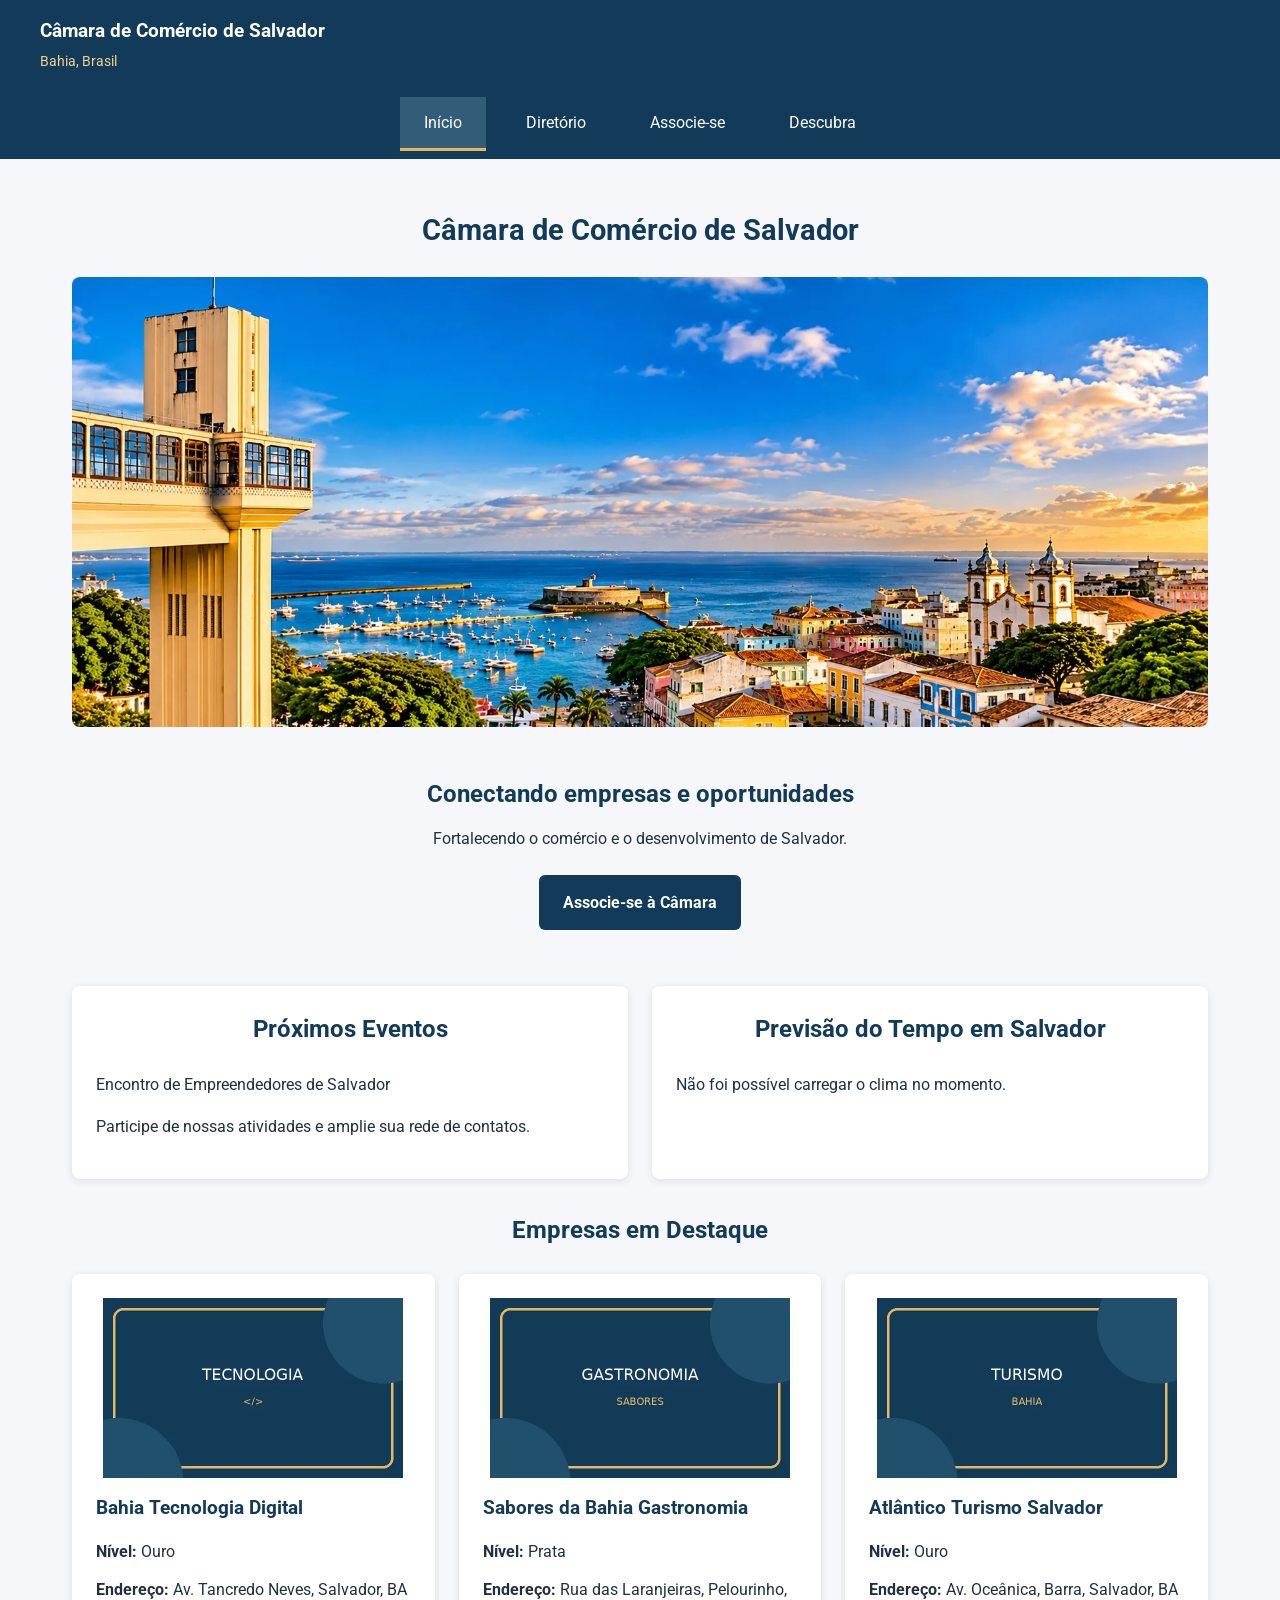
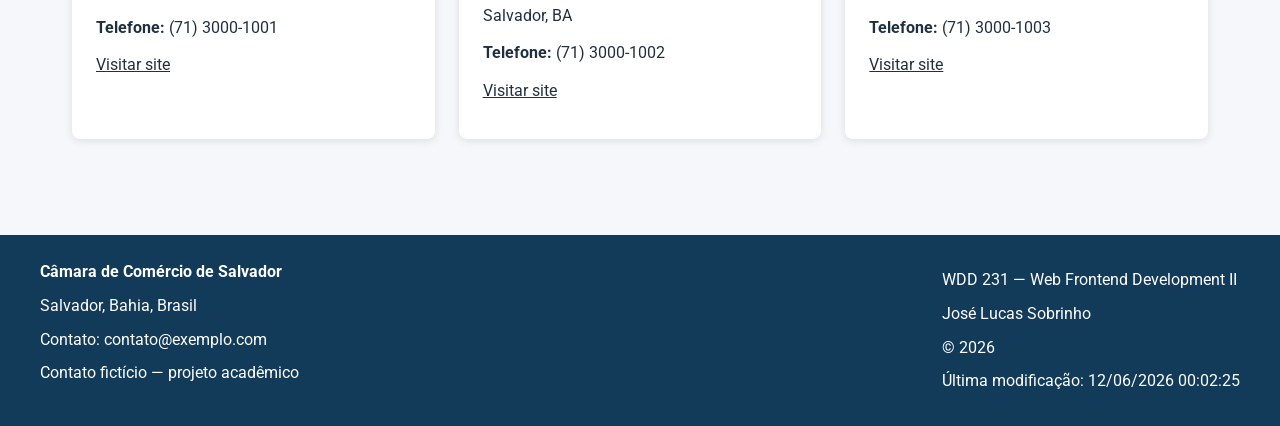
==== camara/index.html @ d22b5e83 "Complete WDD 231 S03 chamber homepage" ====
<!DOCTYPE html>
<html lang="pt-BR">

<head>
    <meta charset="UTF-8">
    <meta name="viewport" content="width=device-width, initial-scale=1.0">

    <meta name="description"
        content="Página inicial da Câmara de Comércio de Salvador, Bahia. Conheça nossos eventos, associados e oportunidades de negócios.">
    <meta name="author" content="José Lucas Sobrinho">

    <title>Início | Câmara de Comércio de Salvador</title>
    <!-- Metadados Open Graph -->

    <meta property="og:type" content="website">
    <meta property="og:title" content="Início | Câmara de Comércio de Salvador">
    <meta property="og:description"
        content="Conheça a Câmara de Comércio de Salvador, seus eventos, empresas associadas e oportunidades para novos membros.">
    <meta property="og:image" content="https://jolucssob.github.io/wdd231/camara/imagens/salvador-social.webp">
    <meta property="og:url" content="https://jolucssob.github.io/wdd231/camara/">

    <!-- Ícone -->
    <link rel="icon" href="imagens/favicon.ico">

    <!-- Google Fonts - Roboto -->
    <link rel="preconnect" href="https://fonts.googleapis.com">

    <link rel="preconnect" href="https://fonts.gstatic.com" crossorigin>

    <link href="https://fonts.googleapis.com/css2?family=Roboto:wght@400;500;700&display=swap" rel="stylesheet">


    <!-- CSS -->
    <link rel="stylesheet" href="estilos/normalizar.css">
    <link rel="stylesheet" href="estilos/telas-pequenas.css">
    <link rel="stylesheet" href="estilos/telas-grandes.css">
    <link rel="stylesheet" href="estilos/inicio.css">
    <!-- JavaScript -->
    <!-- JavaScript -->
    <script src="scripts/navegacao.js" defer></script>
    <script src="scripts/datas.js" defer></script>
    <script src="scripts/destaques.js" defer></script>
    <script src="scripts/clima.js" defer></script>
</head>

<body>
    <header>
        <div class="header-content">
            <div class="site-brand">
                <span class="site-name">
                    Câmara de Comércio de Salvador
                </span>
                <span class="site-location">
                    Bahia, Brasil
                </span>
            </div>

            <button id="menu-button" type="button" aria-label="Abrir menu" aria-expanded="false"
                aria-controls="primary-nav">
                ☰
            </button>
        </div>
    </header>


    <nav id="primary-nav" aria-label="Navegação principal">
        <a href="index.html" class="active" aria-current="page">Início</a>
        <a href="diretorio.html">Diretório</a>
        <a href="join.html">Associe-se</a>
        <a href="discover.html">Descubra</a>
    </nav>



    <main>
        <h1>Câmara de Comércio de Salvador</h1>

        <!-- Imagem principal -->
        <section class="hero">
            <img src="imagens/salvador-hero.webp" alt="Vista panorâmica de Salvador, Bahia" width="1200" height="600">
            <div class="hero-content">
                <h2>Conectando empresas e oportunidades</h2>
                <p>Fortalecendo o comércio e o desenvolvimento de Salvador.</p>
                <a href="join.html" class="cta-button">
                    Associe-se à Câmara
                </a>
            </div>
        </section>

        <div class="home-sections">
            <!-- Eventos -->
            <section class="events">
                <h2>Próximos Eventos</h2>
                <p>Encontro de Empreendedores de Salvador</p>
                <p>Participe de nossas atividades e amplie sua rede de contatos.</p>
            </section>

            <!-- Meteorologia -->
            <section class="weather">
                <h2>Previsão do Tempo em Salvador</h2>
                <div id="current-weather">
                    <p>Carregando informações meteorológicas...</p>
                </div>
                <div id="forecast"></div>
            </section>
        </div>

        <!-- Empresas em destaque -->
        <section class="spotlights">
            <h2>Empresas em Destaque</h2>
            <div id="spotlight-cards">
                <p>Carregando empresas em destaque...</p>
            </div>
        </section>
    </main>


    <footer>
        <div class="footer-content">
            <div>
                <strong>Câmara de Comércio de Salvador</strong>
                <p>Salvador, Bahia, Brasil</p>
                <p>Contato: contato@exemplo.com</p>
                <p>Contato fictício — projeto acadêmico</p>
            </div>

            <div>
                <p>WDD 231 — Web Frontend Development II</p>
                <p>José Lucas Sobrinho</p>
                <p>&copy; <span id="currentyear"></span></p>
                <p id="ultimaModificacao"></p>
            </div>
        </div>
    </footer>
</body>

</html>
---- camara/estilos/normalizar.css ----
/* WDD 231 - Câmara de Comércio de Salvador
   Normalização básica do CSS
   Autor: José Lucas Sobrinho
*/

*,
*::before,
*::after {
    box-sizing: border-box;
}

html {
    -webkit-text-size-adjust: 100%;
}


h1,
h2,
h3,
h4,
p,
ul,
ol {
    margin-top: 0;
}

img,
picture,
video {
    max-width: 100%;
    height: auto;
}

img {
    display: block;
}

button,
input,
select,
textarea {
    font: inherit;
}

button {
    cursor: pointer;
}

a {
    color: inherit;
}

:focus-visible {
    outline: 3px solid #b7791f;
    outline-offset: 3px;
}
---- camara/estilos/telas-pequenas.css ----
/* WDD 231 - Câmara de Comércio de Salvador
   Estilos para telas pequenas - Mobile First
   Autor: José Lucas Sobrinho
*/

:root {
    --primary-color: #123b59;
    --secondary-color: #e8b75d;
    --background-color: #f5f7fa;
    --text-color: #203040;
    --white-color: #ffffff;
    --border-color: #cbd5e1;
}


body {
    margin: 0;
    font-family: "Roboto", Arial, Helvetica, sans-serif;
    background-color: var(--background-color);
    color: var(--text-color);
    line-height: 1.6;
}

/* CABEÇALHO */

header {
    background-color: var(--primary-color);
    color: var(--white-color);
    padding: 1rem;
}

header h1 {
    font-size: 1.4rem;
    text-align: center;
    margin: 0;
}

/* NAVEGAÇÃO */

nav {
    background-color: var(--primary-color);
}

nav a {
    display: block;
    padding: 0.9rem;
    color: var(--white-color);
    text-align: center;
    text-decoration: none;
}

nav a:hover,
nav a:focus-visible {
    background-color: #315d79;
}

nav a.active {
    background-color: #315d79;
    border-bottom: 3px solid var(--secondary-color);
}

/* CONTEÚDO PRINCIPAL */

main {
    width: 100%;
    max-width: 1200px;
    margin: 0 auto;
    padding: 1rem;
    min-height: 60vh;
}

main h2 {
    color: var(--primary-color);
    text-align: center;
    margin: 1.5rem 0;
}

/* BOTÕES DE VISUALIZAÇÃO */

.view-buttons {
    display: flex;
    justify-content: center;
    gap: 1rem;
    margin-bottom: 1.5rem;
}

.view-buttons button {
    padding: 0.7rem 1.2rem;
    background-color: var(--primary-color);
    color: var(--white-color);
    border: 2px solid var(--primary-color);
    border-radius: 5px;
}

.view-buttons button:hover,
.view-buttons button:focus-visible {
    background-color: #315d79;
}

.view-buttons button.active {
    background-color: var(--secondary-color);
    color: #172b3a;
    border-color: #8a5b12;
}

/* DIRETÓRIO DE EMPRESAS */

#members {
    display: grid;
    grid-template-columns: minmax(0, 1fr);
    gap: 1rem;
}

.member-card {
    min-width: 0;
    background-color: var(--white-color);
    border: 1px solid var(--border-color);
    border-radius: 8px;
    padding: 1rem;
    box-shadow: 0 2px 6px rgb(0 0 0 / 8%);
    overflow-wrap: anywhere;
}

.member-card h3 {
    color: var(--primary-color);
    margin-bottom: 0.5rem;
}

.member-card img {
    width: 100%;
    max-width: 250px;
    height: 150px;
    object-fit: cover;
    border-radius: 6px;
    margin: 0 auto 1rem;
}

.member-card p {
    margin: 0.5rem 0;
}

.member-card a {
    color: #164e78;
    text-decoration: underline;
}

/* VISUALIZAÇÃO EM LISTA */

#members.list {
    display: flex;
    flex-direction: column;
}

#members.list .member-card img {
    display: none;
}

/* RODAPÉ */

footer {
    background-color: var(--primary-color);
    color: var(--white-color);
    text-align: center;
    padding: 1.5rem 1rem;
    margin-top: 2rem;
}

footer p {
    margin: 0.5rem 0;
}

footer a {
    color: var(--white-color);
}

/* IDENTIFICAÇÃO DO SITE */

.site-brand {
    display: flex;
    flex-direction: column;
    gap: 0.2rem;
}

.site-name {
    font-size: 1.2rem;
    font-weight: bold;
}

.site-location {
    font-size: 0.9rem;
    color: #f2cf8e;
}

.header-content {
    display: flex;
    align-items: center;
    justify-content: space-between;
    gap: 1rem;
}

/* MENU PARA CELULARES */

#menu-button {
    background: transparent;
    color: white;
    border: 1px solid white;
    border-radius: 5px;
    padding: 0.4rem 0.7rem;
    font-size: 1.5rem;
}

#primary-nav {
    display: none;
}

#primary-nav.open {
    display: block;
}

/* TÍTULO E APRESENTAÇÃO */

main h1 {
    color: var(--primary-color);
    text-align: center;
    font-size: 1.8rem;
    margin: 1rem 0;
}

.introduction {
    text-align: center;
    margin-bottom: 1.5rem;
}

/* VISUALIZAÇÃO EM GRADE */

#members.grid {
    display: grid;
}

/* ORGANIZAÇÃO DO RODAPÉ */

.footer-content {
    display: flex;
    flex-direction: column;
    gap: 1rem;
}
---- camara/estilos/telas-grandes.css ----
/* WDD 231 - Câmara de Comércio de Salvador
   Estilos para telas grandes
   Autor: José Lucas Sobrinho
*/

@media screen and (min-width: 768px) {

    /* CABEÇALHO */

    .header-content {
        max-width: 1200px;
        margin: 0 auto;
        display: flex;
        align-items: center;
        justify-content: space-between;
    }

    header h1 {
        font-size: 1.8rem;
    }

    /* NAVEGAÇÃO */

    #menu-button {
        display: none;
    }

    nav {
        display: flex;
        justify-content: center;
        gap: 1rem;
        padding: 0.5rem;
    }

    nav a {
        padding: 0.8rem 1.5rem;
    }

    /* CONTEÚDO PRINCIPAL */

    main {
        padding: 2rem;
    }

    main h1 {
        text-align: center;
        color: var(--primary-color);
    }

    .introduction {
        text-align: center;
        max-width: 750px;
        margin: 0 auto 2rem;
    }

    /* DIRETÓRIO EM GRADE */

    #members.grid {
        grid-template-columns: repeat(3, minmax(0, 1fr));
    }

    .member-card {
        transition: transform 0.2s ease;
    }

    .member-card:hover {
        transform: translateY(-3px);
    }

    /* DIRETÓRIO EM LISTA */

    #members.list .member-card {
        display: grid;
        grid-template-columns: 2fr 2fr 1fr;
        align-items: center;
        gap: 1rem;
    }

    /* RODAPÉ */

    .footer-content {
        max-width: 1200px;
        margin: 0 auto;
        display: flex;
        justify-content: space-between;
        gap: 2rem;
        text-align: left;
    }

    /* Manter a navegação visível no desktop */

    #primary-nav,
    #primary-nav.open {
        display: flex;
    }

    /* Rodapé horizontal */

    .footer-content {
        flex-direction: row;
    }

}
---- camara/estilos/inicio.css ----
/* Página inicial — Câmara de Comércio de Salvador */

.hero {
    position: relative;
    margin: 1.5rem 0;
}

.hero img {
    display: block;
    width: 100%;
    height: auto;
    max-height: 450px;
    object-fit: cover;
    border-radius: 8px;
}

.hero-content {
    padding: 1.5rem;
    text-align: center;
}

.hero-content h2 {
    margin-bottom: 0.75rem;
}

.hero-content p {
    margin-bottom: 1.5rem;
}

.cta-button {
    display: inline-block;
    padding: 0.9rem 1.5rem;
    background-color: #123b59;
    color: #ffffff;
    font-weight: 700;
    text-decoration: none;
    border-radius: 6px;
}

.cta-button:hover,
.cta-button:focus-visible {
    background-color: #285a78;
    color: #ffffff;
}

/* Seções de eventos e meteorologia */

.home-sections {
    display: grid;
    grid-template-columns: 1fr;
    gap: 1.5rem;
    margin: 2rem 0;
}

.events,
.weather {
    background-color: #ffffff;
    padding: 1.5rem;
    border-radius: 8px;
    box-shadow: 0 2px 8px rgb(0 0 0 / 10%);
}

.events h2,
.weather h2 {
    margin-top: 0;
    color: #123b59;
    text-align: center;
}

/* Empresas em destaque */

.spotlights {
    margin: 2rem 0;
}

.spotlights h2 {
    text-align: center;
    color: #123b59;
}

/* Telas maiores */

@media screen and (min-width: 768px) {
    .home-sections {
        grid-template-columns: 1fr 1fr;
    }

    /* Empresas em destaque */

    #spotlight-cards {
        display: grid;
        grid-template-columns: 1fr;
        gap: 1.5rem;
        margin-top: 1.5rem;
    }

    .spotlight-card {
        background-color: #ffffff;
        padding: 1.5rem;
        border-radius: 8px;
        box-shadow: 0 2px 8px rgb(0 0 0 / 10%);
        overflow-wrap: anywhere;
    }

    .spotlight-card img {
        display: block;
        width: 100%;
        height: 180px;
        object-fit: contain;
        margin-bottom: 1rem;
    }

    .spotlight-card h3 {
        color: #123b59;
        margin-bottom: 1rem;
    }

    .spotlight-card p {
        margin-bottom: 0.75rem;
    }

    /* Tablets */

    @media screen and (min-width: 600px) {
        #spotlight-cards {
            grid-template-columns: repeat(2, minmax(0, 1fr));
        }
    }

    /* Computadores */

    @media screen and (min-width: 1000px) {
        #spotlight-cards {
            grid-template-columns: repeat(3, minmax(0, 1fr));
        }
    }
}
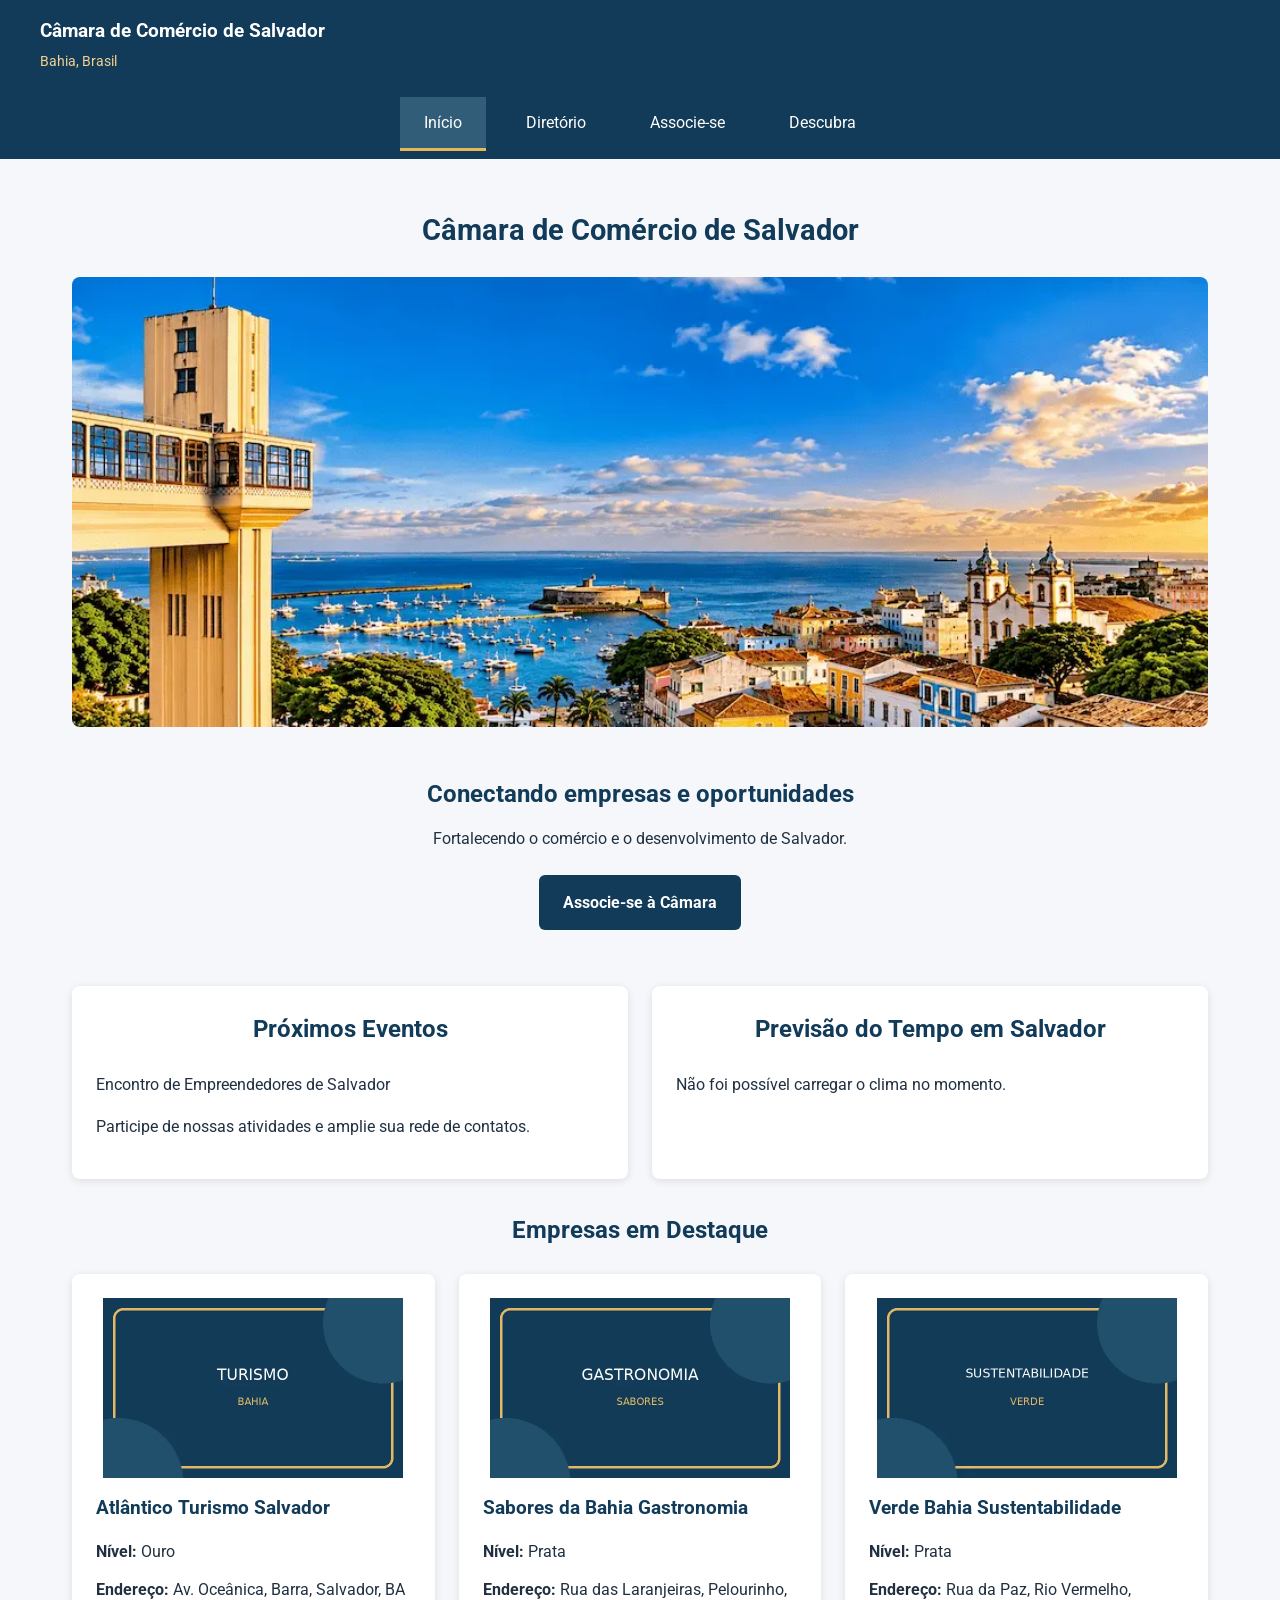
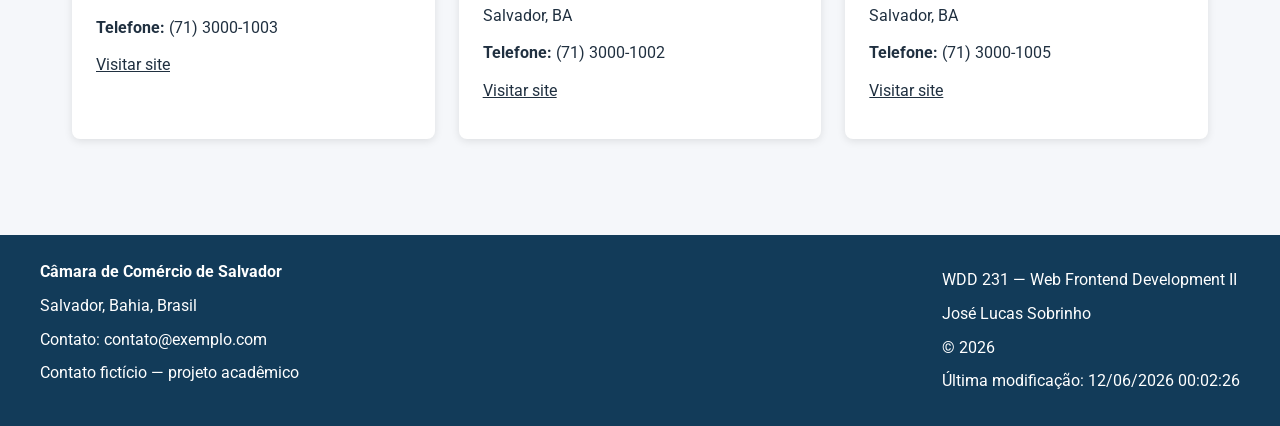
==== commit 43bf1b09: "Complete Week 04 Chamber Membership Page" ====
--- a/camara/index.html
+++ b/camara/index.html
@@ -66,7 +66,7 @@
     <nav id="primary-nav" aria-label="Navegação principal">
         <a href="index.html" class="active" aria-current="page">Início</a>
         <a href="diretorio.html">Diretório</a>
-        <a href="join.html">Associe-se</a>
+        <a href="associacao.html">Associe-se</a>
         <a href="discover.html">Descubra</a>
     </nav>
 
@@ -81,7 +81,7 @@
             <div class="hero-content">
                 <h2>Conectando empresas e oportunidades</h2>
                 <p>Fortalecendo o comércio e o desenvolvimento de Salvador.</p>
-                <a href="join.html" class="cta-button">
+                <a href="associacao.html" class="cta-button">
                     Associe-se à Câmara
                 </a>
             </div>
--- a/camara/estilos/telas-pequenas.css
+++ b/camara/estilos/telas-pequenas.css
@@ -243,4 +243,291 @@
     display: flex;
     flex-direction: column;
     gap: 1rem;
+}
+
+/* Formulário de associação */
+
+form {
+    display: flex;
+    flex-direction: column;
+    gap: 1rem;
+    width: 100%;
+    max-width: 600px;
+    margin: 1.5rem auto;
+}
+
+form label {
+    display: flex;
+    flex-direction: column;
+    gap: 0.4rem;
+    font-weight: 500;
+}
+
+form input,
+form select,
+form textarea {
+    width: 100%;
+    box-sizing: border-box;
+    padding: 0.75rem;
+    border: 1px solid #64748b;
+    border-radius: 5px;
+    font: inherit;
+}
+
+form textarea {
+    min-height: 120px;
+    resize: vertical;
+}
+
+form input:focus-visible,
+form select:focus-visible,
+form textarea:focus-visible {
+    outline: 3px solid #315d79;
+    outline-offset: 2px;
+}
+
+/* Botão de envio */
+
+.submit-button {
+    background-color: #123b59;
+    color: #ffffff;
+    border: none;
+    border-radius: 5px;
+    padding: 1rem;
+    font: inherit;
+    font-weight: 700;
+    cursor: pointer;
+}
+
+.submit-button:hover,
+.submit-button:focus-visible {
+    background-color: #315d79;
+}
+
+.submit-button:focus-visible {
+    outline: 3px solid #e8b75d;
+    outline-offset: 3px;
+}
+
+/* Cartões dos níveis de associação */
+
+.membership-cards {
+    display: grid;
+    grid-template-columns: 1fr;
+    gap: 1.5rem;
+    margin-top: 2rem;
+}
+
+.membership-card {
+    background-color: #ffffff;
+    border: 1px solid #cbd5e1;
+    border-radius: 10px;
+    padding: 1.5rem;
+    text-align: center;
+    box-shadow: 0 3px 8px rgb(0 0 0 / 10%);
+}
+
+.membership-card h3 {
+    color: #123b59;
+    margin-bottom: 1rem;
+}
+
+.membership-card p {
+    margin-bottom: 1rem;
+}
+
+.membership-card a {
+    display: inline-block;
+    background-color: #123b59;
+    color: #ffffff;
+    padding: 0.75rem 1.25rem;
+    border-radius: 6px;
+    text-decoration: none;
+    font-weight: 700;
+}
+
+.membership-card a:hover,
+.membership-card a:focus-visible {
+    background-color: #315d79;
+    color: #ffffff;
+}
+
+/* Animação inicial dos cartões de associação */
+
+@keyframes aparecerCartao {
+    from {
+        opacity: 0;
+        transform: translateY(20px);
+    }
+
+    to {
+        opacity: 1;
+        transform: translateY(0);
+    }
+}
+
+.membership-card {
+    animation: aparecerCartao 0.8s ease-out both;
+}
+
+.membership-card:nth-child(2) {
+    animation-delay: 0.2s;
+}
+
+.membership-card:nth-child(3) {
+    animation-delay: 0.4s;
+}
+
+.membership-card:nth-child(4) {
+    animation-delay: 0.6s;
+}
+
+/* Respeita a preferência por movimento reduzido */
+@media (prefers-reduced-motion: reduce) {
+    .membership-card {
+        animation: none;
+    }
+}
+
+/* ========================================
+   MODAIS DOS NÍVEIS DE ASSOCIAÇÃO
+======================================== */
+
+.membership-container dialog {
+    width: 90%;
+    max-width: 500px;
+    max-height: 85vh;
+    overflow-y: auto;
+    box-sizing: border-box;
+    padding: 25px;
+    border: 1px solid #123b59;
+    border-radius: 12px;
+    background-color: #ffffff;
+    color: #203040;
+    box-shadow: 0 8px 25px rgba(0, 0, 0, 0.25);
+}
+
+.membership-container dialog::backdrop {
+    background-color: rgba(0, 0, 0, 0.6);
+}
+
+.membership-container dialog h2 {
+    color: #123b59;
+    margin-top: 0;
+}
+
+.membership-container dialog li {
+    margin-bottom: 10px;
+}
+
+.membership-container dialog button {
+    display: block;
+    width: 100%;
+    padding: 12px;
+    margin-top: 20px;
+    background-color: #123b59;
+    color: #ffffff;
+    border: none;
+    border-radius: 6px;
+    font-weight: 700;
+    cursor: pointer;
+}
+
+.membership-container dialog button:hover {
+    background-color: #315b73;
+}
+
+/* ========================================
+   ANIMAÇÃO DOS CARTÕES DE ASSOCIAÇÃO
+======================================== */
+
+@keyframes entradaCartao {
+    from {
+        opacity: 0;
+        transform: translateY(25px);
+    }
+
+    to {
+        opacity: 1;
+        transform: translateY(0);
+    }
+}
+
+.membership-card {
+    animation: entradaCartao 0.8s ease both;
+}
+
+.membership-card:nth-child(1) {
+    animation-delay: 0.1s;
+}
+
+.membership-card:nth-child(2) {
+    animation-delay: 0.3s;
+}
+
+.membership-card:nth-child(3) {
+    animation-delay: 0.5s;
+}
+
+.membership-card:nth-child(4) {
+    animation-delay: 0.7s;
+}
+
+/* Respeita as preferências de acessibilidade */
+
+@media (prefers-reduced-motion: reduce) {
+    .membership-card {
+        animation: none;
+    }
+}
+
+/* =========================================
+   PÁGINA DE AGRADECIMENTO
+   ========================================= */
+
+.thankyou-page {
+    max-width: 900px;
+    margin: 0 auto;
+    padding: 2rem 1rem;
+}
+
+.thankyou-page .membership-form {
+    background-color: #ffffff;
+    padding: 1.5rem;
+    border: 1px solid #c8d5e3;
+    border-radius: 12px;
+    box-shadow: 0 4px 12px rgba(0, 0, 0, 0.1);
+}
+
+#dados-solicitacao {
+    background-color: #f2f5f8;
+    padding: 1rem;
+    margin: 1.5rem 0;
+    border-radius: 8px;
+    overflow-wrap: anywhere;
+}
+
+#dados-solicitacao p {
+    margin: 0;
+    padding: 0.8rem 0;
+    border-bottom: 1px solid #c8d5e3;
+}
+
+#dados-solicitacao p:last-child {
+    border-bottom: none;
+}
+
+.thankyou-page a[href="index.html"] {
+    display: block;
+    background-color: #123b59;
+    color: #ffffff;
+    padding: 1rem;
+    border-radius: 6px;
+    text-align: center;
+    text-decoration: none;
+    font-weight: 700;
+}
+
+.thankyou-page a[href="index.html"]:hover {
+    background-color: #305d75;
 }
--- a/camara/estilos/telas-grandes.css
+++ b/camara/estilos/telas-grandes.css
@@ -100,4 +100,34 @@
         flex-direction: row;
     }
 
+}
+
+/* ========================================
+   PÁGINA DE ASSOCIAÇÃO — TELAS GRANDES
+======================================== */
+
+@media screen and (min-width: 900px) {
+
+    .membership-container {
+        display: grid;
+        grid-template-columns: minmax(0, 3fr) minmax(0, 2fr);
+        gap: 40px;
+        align-items: start;
+    }
+
+    .membership-form form {
+        width: 100%;
+        max-width: 100%;
+    }
+
+    .membership-levels {
+        width: 100%;
+    }
+
+    .membership-cards {
+        display: grid;
+        grid-template-columns: 1fr;
+        gap: 20px;
+    }
+
 }
--- a/camara/estilos/inicio.css
+++ b/camara/estilos/inicio.css
@@ -134,4 +134,9 @@
             grid-template-columns: repeat(3, minmax(0, 1fr));
         }
     }
+
+    /* Garante contraste adequado na navegação principal */
+    #primary-nav {
+        color: #ffffff;
+    }
 }
